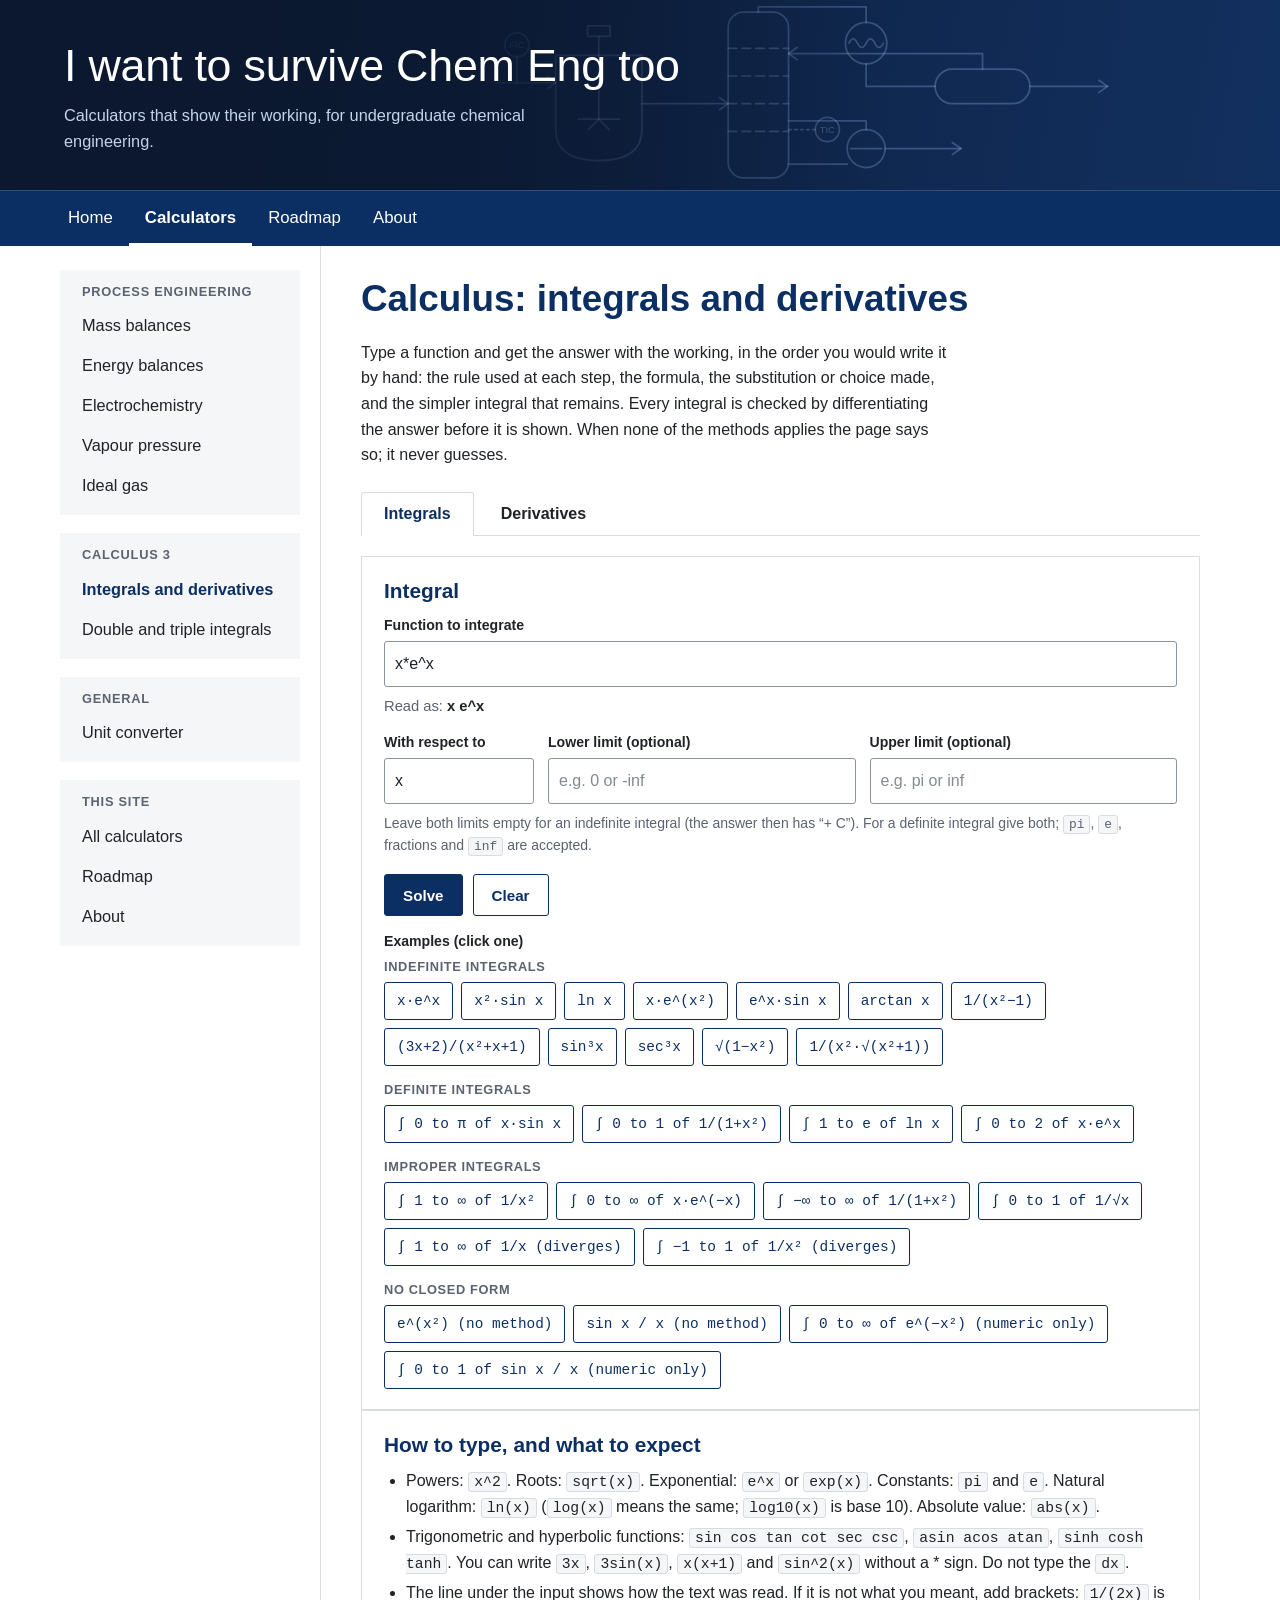
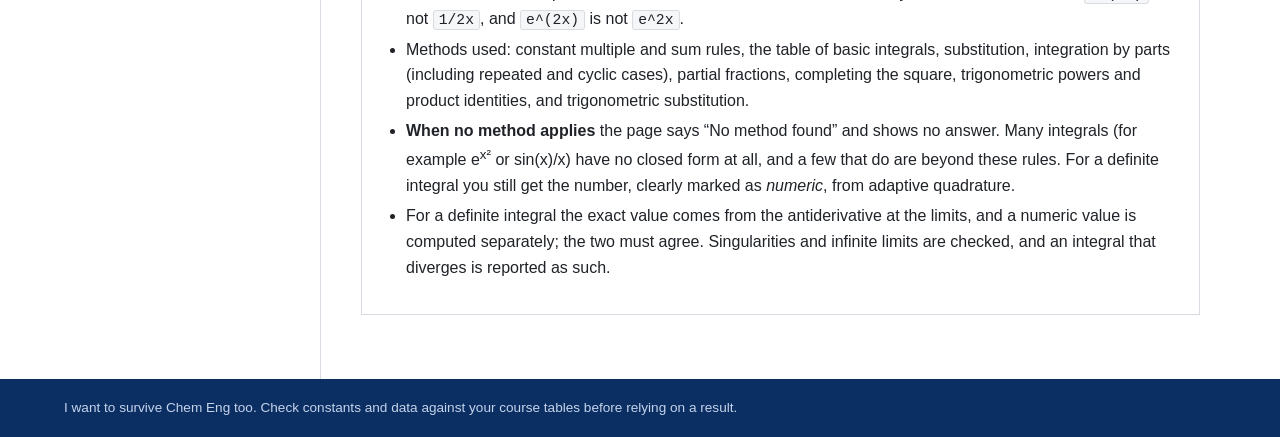
==== calculus.html @ 43e2f808 "I want to survive Chem Eng too: calculators for second-year chemical engineering Mass and energy bal" ====
<!doctype html>
<html lang="en">
<head>
  <meta charset="utf-8">
  <meta name="viewport" content="width=device-width, initial-scale=1">
  <title>Calculus: integrals and derivatives · I want to survive Chem Eng too</title>
  <link rel="stylesheet" href="css/style.css">
  <link rel="stylesheet" href="css/calculus.css">
</head>
<body>
  <header id="site-header"></header>

  <main>
    <h1>Calculus: integrals and derivatives</h1>
    <p class="lede">Type a function and get the answer with the working, in the order you would write it by hand: the rule used at each step, the formula, the substitution or choice made, and the simpler integral that remains. Every integral is checked by differentiating the answer before it is shown. When none of the methods applies the page says so; it never guesses.</p>

    <div class="tabs" role="tablist" aria-label="Calculator">
      <button type="button" role="tab" id="tab-int" aria-controls="panel-int" aria-selected="true">Integrals</button>
      <button type="button" role="tab" id="tab-der" aria-controls="panel-der" aria-selected="false" tabindex="-1">Derivatives</button>
    </div>

    <!-- ───────── integrals ───────── -->
    <section id="panel-int" role="tabpanel" aria-labelledby="tab-int">
      <div class="card">
        <h2>Integral</h2>
        <div class="field">
          <label for="int-f">Function to integrate</label>
          <input id="int-f" type="text" autocomplete="off" spellcheck="false" autocapitalize="off" placeholder="e.g. x^2*sin(x)" value="x*e^x" aria-describedby="int-read">
        </div>
        <div class="parse-note" id="int-read" aria-live="polite"></div>
        <div class="row" style="margin-top: 12px;">
          <div class="field narrow">
            <label for="int-v">With respect to</label>
            <input id="int-v" type="text" autocomplete="off" spellcheck="false" autocapitalize="off" maxlength="8" value="x">
          </div>
          <div class="field">
            <label for="int-a">Lower limit (optional)</label>
            <input id="int-a" type="text" autocomplete="off" spellcheck="false" autocapitalize="off" placeholder="e.g. 0 or -inf" aria-describedby="int-lim">
          </div>
          <div class="field">
            <label for="int-b">Upper limit (optional)</label>
            <input id="int-b" type="text" autocomplete="off" spellcheck="false" autocapitalize="off" placeholder="e.g. pi or inf" aria-describedby="int-lim">
          </div>
        </div>
        <p class="small muted" id="int-lim" style="margin: 8px 0 0;">Leave both limits empty for an indefinite integral (the answer then has “+ C”). For a definite integral give both; <code>pi</code>, <code>e</code>, fractions and <code>inf</code> are accepted.</p>
        <p class="actions" style="margin: 18px 0 14px;">
          <button type="button" id="int-go">Solve</button>
          <button type="button" id="int-clear" class="secondary">Clear</button>
        </p>
        <div class="label small">Examples (click one)</div>
        <div class="chips" id="int-examples"></div>
      </div>
      <div id="int-out" aria-live="polite"></div>
    </section>

    <!-- ───────── derivatives ───────── -->
    <section id="panel-der" role="tabpanel" aria-labelledby="tab-der" class="hidden">
      <div class="card">
        <h2>Derivative</h2>
        <div class="field">
          <label for="der-f">Function to differentiate</label>
          <input id="der-f" type="text" autocomplete="off" spellcheck="false" autocapitalize="off" placeholder="e.g. x^2*sin(3x)" value="x^2*sin(3x)" aria-describedby="der-read">
        </div>
        <div class="parse-note" id="der-read" aria-live="polite"></div>
        <div class="row" style="margin-top: 12px;">
          <div class="field narrow">
            <label for="der-v">With respect to</label>
            <input id="der-v" type="text" autocomplete="off" spellcheck="false" autocapitalize="off" maxlength="8" value="x">
          </div>
          <div class="field narrow">
            <label for="der-n">Order</label>
            <select id="der-n">
              <option value="1">First derivative</option>
              <option value="2">Second derivative</option>
              <option value="3">Third derivative</option>
            </select>
          </div>
        </div>
        <p class="small muted" style="margin: 8px 0 0;">If the function has several variables this is a partial derivative: the other variables are treated as constants.</p>
        <p class="actions" style="margin: 18px 0 14px;">
          <button type="button" id="der-go">Differentiate</button>
          <button type="button" id="der-clear" class="secondary">Clear</button>
        </p>
        <div class="label small">Examples (click one)</div>
        <div class="chips" id="der-examples"></div>
      </div>
      <div id="der-out" aria-live="polite"></div>
    </section>

    <div class="card">
      <h2>How to type, and what to expect</h2>
      <ul class="plain">
        <li>Powers: <code>x^2</code>. Roots: <code>sqrt(x)</code>. Exponential: <code>e^x</code> or <code>exp(x)</code>. Constants: <code>pi</code> and <code>e</code>. Natural logarithm: <code>ln(x)</code> (<code>log(x)</code> means the same; <code>log10(x)</code> is base 10). Absolute value: <code>abs(x)</code>.</li>
        <li>Trigonometric and hyperbolic functions: <code>sin cos tan cot sec csc</code>, <code>asin acos atan</code>, <code>sinh cosh tanh</code>. You can write <code>3x</code>, <code>3sin(x)</code>, <code>x(x+1)</code> and <code>sin^2(x)</code> without a * sign. Do not type the <code>dx</code>.</li>
        <li>The line under the input shows how the text was read. If it is not what you meant, add brackets: <code>1/(2x)</code> is not <code>1/2x</code>, and <code>e^(2x)</code> is not <code>e^2x</code>.</li>
        <li>Methods used: constant multiple and sum rules, the table of basic integrals, substitution, integration by parts (including repeated and cyclic cases), partial fractions, completing the square, trigonometric powers and product identities, and trigonometric substitution.</li>
        <li><strong>When no method applies</strong> the page says “No method found” and shows no answer. Many integrals (for example e<sup>x²</sup> or sin(x)/x) have no closed form at all, and a few that do are beyond these rules. For a definite integral you still get the number, clearly marked as <em>numeric</em>, from adaptive quadrature.</li>
        <li>For a definite integral the exact value comes from the antiderivative at the limits, and a numeric value is computed separately; the two must agree. Singularities and infinite limits are checked, and an integral that diverges is reported as such.</li>
      </ul>
    </div>
  </main>

  <footer id="site-footer"></footer>

  <script src="js/cas.js"></script>
  <script src="js/integrate.js"></script>
  <script src="js/ui-kit.js"></script>
  <script src="js/site.js"></script>
  <script src="js/calculus-ui.js"></script>
</body>
</html>
---- css/style.css ----
/* I want to survive Chem Eng too — site styles.
   Plain institutional layout: navy banner, nav bar, grouped sidebar, plain content. */

:root {
  --navy: #0b2f63;
  --bg: #ffffff;
  --box: #f5f6f8;
  --text: #1f2328;
  --muted: #5a6370;
  --heading: #0b2f63;
  --link: #0a6a8f;
  --border: #d8dce2;
  --input: #8a93a1;
  --hl: #e4edfa;
  --btn: #0b2f63;
  --btn-hover: #14468f;
  --curve: #0b4f9c;
  --mark: #d9480f;
  --good: #1b6b36; --good-bg: #e8f5ec; --good-line: #8ccf9f;
  --bad: #a52217;  --bad-bg: #fdecea;  --bad-line: #eeaba2;
  --focus: #f2a900;
  --sans: "Helvetica Neue", Helvetica, Arial, "Segoe UI", Roboto, sans-serif;
  color-scheme: light dark;
}

@media (prefers-color-scheme: dark) {
  :root {
    --bg: #10151c;
    --box: #18202a;
    --text: #e4e8ee;
    --muted: #9aa4b2;
    --heading: #a9c8ff;
    --link: #7cc4ea;
    --border: #2a3441;
    --input: #5b6677;
    --hl: #1f3350;
    --btn: #3366b8;
    --btn-hover: #4a7ed0;
    --curve: #7db2ff;
    --mark: #ff8a5c;
    --good: #8fd1a2; --good-bg: #14301d; --good-line: #2c6b43;
    --bad: #ff9d92;  --bad-bg: #3a1b18;  --bad-line: #7a3029;
  }
}

* { box-sizing: border-box; }
html { -webkit-text-size-adjust: 100%; }

body {
  margin: 0;
  background: var(--bg);
  color: var(--text);
  font: 16px/1.6 var(--sans);
  min-height: 100vh;
  display: flex;
  flex-direction: column;
}

h1 { font: 700 clamp(1.8rem, 4vw, 2.3rem)/1.15 var(--sans); color: var(--heading); margin: 0 0 20px; }
h2 { font: 700 1.3rem/1.3 var(--sans); color: var(--heading); margin: 28px 0 10px; }
h2:first-child { margin-top: 0; }
p { margin: 0 0 14px; }
.lede { max-width: 66ch; margin-bottom: 24px; }
.muted { color: var(--muted); }
.small { font-size: 0.875rem; }
a { color: var(--link); }
a:hover { color: var(--heading); }
.hidden { display: none !important; }

/* ── banner ── */
.banner {
  /* top layer fades the line-art out behind the title so the text always sits on clean navy */
  background: linear-gradient(90deg, #0b1830 0%, rgba(11, 24, 48, 0.9) 35%, rgba(11, 24, 48, 0) 70%),
              url("../img/banner.svg") right center / auto 100% no-repeat,
              linear-gradient(100deg, #0b1830 0%, #12305f 100%);
  color: #fff;
}
.wrap { max-width: 1200px; margin: 0 auto; }
.banner .wrap { padding: 40px 24px 36px; }
.site-title { display: inline-block; font: 500 clamp(1.7rem, 4.6vw, 2.8rem)/1.15 var(--sans); color: #fff; text-decoration: none; letter-spacing: -0.005em; }
.site-title:hover { color: #fff; }
.tagline { margin: 10px 0 0; color: #c5d3ea; font-size: 1.02rem; max-width: 52ch; }

/* ── nav bar ── */
.topnav { background: var(--navy); border-top: 1px solid rgba(255, 255, 255, 0.15); }
.topnav .wrap { padding: 0 12px; display: flex; flex-wrap: wrap; }
.topnav a { display: block; color: #fff; text-decoration: none; font-size: 1.05rem; padding: 14px 16px 11px; border-bottom: 3px solid transparent; }
.topnav a:hover { background: rgba(255, 255, 255, 0.1); color: #fff; }
.topnav a[aria-current="page"] { border-bottom-color: #fff; font-weight: 700; }

/* ── page layout ── */
.layout { width: 100%; max-width: 1200px; margin: 0 auto; flex: 1; display: grid; grid-template-columns: 280px minmax(0, 1fr); align-items: start; }
.sidebar { padding: 24px 20px 40px; }
.sidebar .box { background: var(--box); padding: 14px 22px 10px; margin-bottom: 18px; }
.sidebar h2 { font: 700 0.8rem/1.2 var(--sans); letter-spacing: 0.06em; text-transform: uppercase; color: var(--muted); margin: 0 0 6px; }
.sidebar a { display: block; padding: 7px 0; color: var(--text); text-decoration: none; font-size: 1.02rem; }
.sidebar a:hover { color: var(--link); text-decoration: underline; }
.sidebar a[aria-current="page"] { font-weight: 700; color: var(--heading); }
.content { padding: 32px 40px 64px; border-left: 1px solid var(--border); min-height: 60vh; }
@media (max-width: 860px) {
  .layout { grid-template-columns: minmax(0, 1fr); }
  .content { order: 1; border-left: 0; padding: 24px 18px 40px; }
  .sidebar { order: 2; padding: 0 18px 32px; }
}

.site-footer { background: var(--navy); color: #c5d3ea; font-size: 0.85rem; padding: 18px 0; }
.site-footer .wrap { padding: 0 24px; }

/* ── home / text pages ── */
.link-list { list-style: none; margin: 0 0 8px; padding: 0; }
.link-list li { padding: 12px 0; border-bottom: 1px solid var(--border); }
.link-list li:first-child { border-top: 1px solid var(--border); }
.link-list a { font-weight: 700; font-size: 1.1rem; }
.link-list span { display: block; color: var(--muted); font-size: 0.95rem; margin-top: 2px; max-width: 64ch; }
.content ul.plain { padding-left: 22px; margin: 0 0 14px; }
.content ul.plain li { margin-bottom: 5px; }
.status { font-weight: 700; color: var(--good); }

/* ── panels ── */
.card { background: var(--bg); border: 1px solid var(--border); padding: 20px 22px; }
.card + .card { margin-top: 22px; }
.card h2 { margin-top: 0; }

/* ── forms ── */
.field { display: flex; flex-direction: column; gap: 5px; min-width: 0; }
.field > label, .label { font-size: 0.88rem; font-weight: 700; color: var(--text); }
.row { display: flex; flex-wrap: wrap; gap: 14px; align-items: flex-end; }
.row > .field { flex: 1 1 140px; }

input[type="text"], input[type="number"], select {
  font: inherit; color: var(--text); background: var(--bg);
  border: 1px solid var(--input); border-radius: 3px;
  padding: 9px 10px; width: 100%; min-height: 42px;
}
input[type="text"] { font-variant-numeric: tabular-nums; }
input:focus-visible, select:focus-visible, button:focus-visible, a:focus-visible {
  outline: 3px solid var(--focus); outline-offset: 1px;
}
input:disabled { background: var(--hl); color: var(--text); font-weight: 700; opacity: 1; }
::placeholder { color: var(--muted); opacity: .75; }

button, .btn {
  font: 700 0.95rem var(--sans); cursor: pointer;
  background: var(--btn); color: #fff;
  border: 1px solid var(--btn); border-radius: 3px; padding: 9px 18px; min-height: 42px;
}
button:hover { background: var(--btn-hover); border-color: var(--btn-hover); }
button.secondary { background: transparent; color: var(--heading); border-color: var(--btn); }
button.secondary:hover { background: var(--hl); }
button:disabled { opacity: .45; cursor: not-allowed; }

/* ── results ── */
.result { margin-top: 20px; padding: 14px 18px; background: var(--box); border: 1px solid var(--border); }
.result .big { font: 700 clamp(1.5rem, 5.5vw, 2.1rem)/1.25 var(--sans); color: var(--heading); font-variant-numeric: tabular-nums; word-break: break-word; }
.result .big small { font-size: 1rem; font-weight: 400; color: var(--muted); }
.result .muted { font-size: 0.88rem; }
.result.warn .big { font-size: 1.05rem; color: var(--bad); }
.warning { color: var(--bad); font-size: 0.92rem; font-weight: 700; margin: 10px 0 0; }

table { width: 100%; border-collapse: collapse; font-size: 0.97rem; }
th, td { text-align: left; padding: 8px 10px; border-bottom: 1px solid var(--border); }
th { background: var(--box); font-size: 0.85rem; color: var(--muted); }
td.num { text-align: right; font-variant-numeric: tabular-nums; }
tr.hl td { background: var(--hl); font-weight: 700; }

.note { color: var(--muted); font-size: 0.9rem; margin: 16px 0 0; padding-top: 12px; border-top: 1px solid var(--border); }
#working { font-variant-numeric: tabular-nums; }

fieldset { border: 0; padding: 0; margin: 0; }
.radio-row { display: flex; align-items: center; gap: 6px; font-size: 0.88rem; color: var(--text); white-space: nowrap; padding-bottom: 12px; cursor: pointer; }
.radio-row input { width: auto; min-height: 0; accent-color: var(--btn); }

/* ── ideal-gas rows ── */
.gas-row { display: grid; grid-template-columns: 1fr 120px auto; gap: 10px 14px; align-items: end; margin-bottom: 14px; }
.gas-row .field { margin: 0; }
@media (max-width: 520px) { .gas-row { grid-template-columns: 1fr 100px; } .gas-row .radio-row { grid-column: 1 / -1; padding-bottom: 0; } }

/* ── feedback boxes ── */
.feedback { margin: 0 0 18px; padding: 10px 14px; border: 1px solid; font-weight: 700; }
.feedback.good { color: var(--good); background: var(--good-bg); border-color: var(--good-line); }
.feedback.bad { color: var(--bad); background: var(--bad-bg); border-color: var(--bad-line); }
.feedback.warn { color: var(--text); background: var(--hl); border-color: var(--border); }

/* ── flowsheet page ── */
h3 { font: 700 1.02rem/1.3 var(--sans); color: var(--heading); margin: 20px 0 6px; }
.actions { display: flex; flex-wrap: wrap; gap: 10px; margin: 22px 0 28px; }
.spec-row { padding: 14px 0; border-top: 1px solid var(--border); }
.spec-row:first-child { border-top: 0; padding-top: 0; }
.spec-row .line { display: flex; flex-wrap: wrap; gap: 12px; align-items: flex-end; }
.spec-row .line + .line { margin-top: 10px; }
.spec-row .f-spectype { flex: 1 1 260px; }
.spec-row .spec-fields { display: contents; }
.spec-row .f-choice { flex: 1 1 130px; }
.spec-row .f-small { flex: 0 0 90px; }
.spec-row .f-value { flex: 1 1 150px; }
.line .remove { padding: 8px 14px; flex: 0 0 auto; margin-left: auto; }
.table-wrap { overflow-x: auto; margin: 0 0 10px; }
td.unknown { color: var(--muted); }
.static { padding: 9px 2px; min-height: 42px; font-weight: 700; color: var(--muted); }
.steps { padding-left: 26px; margin: 10px 0 0; }
.steps li { margin: 0 0 18px; padding-left: 4px; }
.steps .title { display: block; font-weight: 700; margin-bottom: 3px; }
.eq { font: 0.92rem/1.55 ui-monospace, SFMono-Regular, Menlo, Consolas, monospace; overflow-wrap: anywhere; }
.eq.sub { color: var(--muted); }
.eq.result { color: var(--heading); font-weight: 700; margin-top: 2px; }

/* ── chart ── */
.chart { width: 100%; height: auto; display: block; }
.chart .axis { stroke: var(--muted); stroke-width: 1; }
.chart .grid-line { stroke: var(--border); stroke-width: 1; }
.chart .tick { fill: var(--muted); font: 11px var(--sans); }
.chart .axis-label { fill: var(--muted); font: 12px var(--sans); }
.chart .line { fill: none; stroke: var(--curve); stroke-width: 2.5; stroke-linejoin: round; stroke-linecap: round; }
.chart .dot { fill: var(--mark); stroke: var(--bg); stroke-width: 2; }
.chart .dot-guide { stroke: var(--mark); stroke-width: 1; stroke-dasharray: 4 3; opacity: .7; }
.chart .dot-label { fill: var(--text); font: 700 12px var(--sans); }

.checkbox { display: inline-flex; align-items: center; gap: 8px; font-size: 0.9rem; color: var(--text); cursor: pointer; }
.checkbox input { width: auto; min-height: 0; accent-color: var(--btn); }

/* ── flowsheet drawing ── */
.fs-tools { display: flex; flex-wrap: wrap; gap: 10px 22px; align-items: center; margin: 0 0 10px; }
.fs-group { display: flex; flex-wrap: wrap; gap: 6px; align-items: center; }
.fs-group .label { color: var(--muted); margin-right: 2px; }
.fs-tools button, .inspector button { padding: 6px 12px; min-height: 36px; font-size: 0.9rem; }
/* the Edit dropdown is a keyboard route to the same edit panel as clicking on the drawing */
.fs-group select { width: auto; max-width: 220px; min-height: 36px; padding: 5px 8px; font-size: 0.9rem; }
button.tool[aria-pressed="true"] { background: var(--btn); color: #fff; }
button.danger { background: transparent; color: var(--bad); border-color: var(--bad-line); }
button.danger:hover { background: var(--bad-bg); border-color: var(--bad); }
.fs-hint { color: var(--muted); font-size: 0.9rem; margin: 0 0 10px; max-width: 80ch; }
.fs-msg { margin: 10px 0 0; padding: 8px 12px; border: 1px solid var(--bad-line); background: var(--bad-bg); color: var(--bad); font-size: 0.92rem; font-weight: 700; }
.fs-msg.info { border-color: var(--border); background: var(--hl); color: var(--text); font-weight: 400; }
.fs-wrap { overflow: auto; max-height: 78vh; border: 1px solid var(--border); background-color: var(--box);
  background-image: radial-gradient(var(--border) 1px, transparent 1px); background-size: 20px 20px; }
.fs-svg { display: block; user-select: none; -webkit-user-select: none; }
.fs-svg:focus-visible { outline: 3px solid var(--focus); outline-offset: -3px; }
.tool-draw .fs-svg { cursor: crosshair; }
.fs-unit { cursor: grab; touch-action: none; }
.tool-draw .fs-unit { cursor: crosshair; }
.fs-shape { fill: var(--bg); stroke: var(--heading); stroke-width: 2; }
.fs-inner { fill: none; stroke: var(--heading); stroke-width: 1; }
.fs-unit.sel .fs-shape { stroke: var(--mark); stroke-width: 3; }
.fs-unit.hot .fs-shape { fill: var(--hl); stroke: var(--mark); stroke-width: 3; }
.fs-uname { font: 700 14px var(--sans); fill: var(--text); text-anchor: middle; }
.fs-utype { font: 11px var(--sans); fill: var(--muted); text-anchor: middle; }
.fs-line { fill: none; stroke: var(--heading); stroke-width: 2; }
.fs-stream.sel .fs-line { stroke: var(--mark); stroke-width: 3; }
.fs-hit { fill: none; stroke: transparent; stroke-width: 16; cursor: pointer; }
.fs-arrow { fill: var(--heading); }
.fs-arrow.sel { fill: var(--mark); }
.fs-text { paint-order: stroke; stroke: var(--box); stroke-width: 4px; stroke-linejoin: round; }
.fs-sname { font: 700 13px var(--sans); fill: var(--text); }
.fs-note { font: 12px var(--sans); fill: var(--muted); }
.fs-val { font: 700 12px var(--sans); fill: var(--heading); }
.fs-unk { font: italic 12px var(--sans); fill: var(--muted); }
.fs-empty { font: 15px var(--sans); fill: var(--muted); text-anchor: middle; }
.fs-rubber { stroke: var(--mark); stroke-width: 2; stroke-dasharray: 6 4; fill: none; pointer-events: none; }
.fs-pill { fill: var(--good-bg); stroke: var(--good-line); }
.fs-pill.warn { fill: var(--hl); stroke: var(--input); }
.fs-pill.bad { fill: var(--bad-bg); stroke: var(--bad-line); }
.fs-pilltext { font: 700 11px var(--sans); fill: var(--text); text-anchor: middle; }
.fs-badge { fill: var(--bad-bg); stroke: var(--bad); stroke-width: 1.5; }
.fs-badgetext { font: 700 13px var(--sans); fill: var(--bad); text-anchor: middle; }

.inspector { margin-top: 14px; padding: 14px 16px; background: var(--box); border: 1px solid var(--border); }
.inspector > :last-child { margin-bottom: 0; }
.inspector h3 { margin: 0 0 10px; }
.inspector .line { display: flex; flex-wrap: wrap; gap: 12px; align-items: flex-end; }
.inspector .line + .line { margin-top: 10px; }
.inspector .f-name { flex: 0 0 150px; }
.inspector .f-type { flex: 1 1 160px; max-width: 240px; }
.inspector .f-end { flex: 1 1 180px; max-width: 280px; }
.inspector .f-rx { flex: 1 1 100%; }
.inspector .buttons { display: flex; flex-wrap: wrap; gap: 8px; margin-top: 12px; }
.inspector .problems { margin: 10px 0 0; padding-left: 20px; color: var(--bad); font-size: 0.9rem; font-weight: 700; }
.inspector .hintline { color: var(--muted); font-size: 0.88rem; margin: 8px 0 0; }
.res-tools { margin: 0 0 8px; }
---- css/calculus.css ----
/* Calculus page (calculus.html). Uses the colour variables from style.css so it follows light and dark mode. */

/* ── tabs ── */
.tabs { display: flex; flex-wrap: wrap; gap: 4px; border-bottom: 1px solid var(--border); margin: 0 0 20px; }
.tabs button {
  background: transparent; color: var(--text); border: 1px solid transparent; border-bottom: 0; border-radius: 3px 3px 0 0;
  padding: 9px 22px; min-height: 44px; margin-bottom: -1px; font: 700 1rem var(--sans);
}
.tabs button:hover { background: var(--hl); border-color: transparent; }
.tabs button[aria-selected="true"] { background: var(--bg); border-color: var(--border); border-bottom: 1px solid var(--bg); color: var(--heading); }

/* ── form extras ── */
.field.narrow { flex: 0 1 150px; }
code { font: 0.92em ui-monospace, SFMono-Regular, Menlo, Consolas, monospace; background: var(--box); padding: 1px 5px; border: 1px solid var(--border); border-radius: 3px; }
.parse-note { margin: 8px 0 0; font-size: 0.92rem; color: var(--muted); min-height: 1.5em; overflow-wrap: anywhere; }
.parse-note .read { color: var(--text); font-weight: 700; }
.parse-note.bad { color: var(--bad); }
.parse-note.bad .msg { font-weight: 700; }
.parse-note .pointer { display: block; margin-top: 4px; font: 0.92rem ui-monospace, SFMono-Regular, Menlo, Consolas, monospace; color: var(--text); white-space: pre-wrap; overflow-wrap: anywhere; }
.parse-note mark { background: var(--bad-bg); color: var(--bad); outline: 1px solid var(--bad-line); }
.parse-note .hint { display: block; margin-top: 3px; color: var(--muted); }
.chips { display: flex; flex-wrap: wrap; gap: 8px; margin-top: 6px; }
.chips button { padding: 6px 12px; min-height: 38px; font-size: 0.9rem; font-weight: 400; font-family: ui-monospace, SFMono-Regular, Menlo, Consolas, monospace; text-align: left; }
.chips .group { flex: 1 0 100%; font: 700 0.8rem var(--sans); letter-spacing: 0.05em; text-transform: uppercase; color: var(--muted); margin-top: 8px; }
.chips .group:first-child { margin-top: 0; }

/* ── answer ── */
.answer .big { font-family: var(--sans); }
.answer .kind { display: block; font-size: 0.8rem; font-weight: 700; letter-spacing: 0.05em; text-transform: uppercase; color: var(--muted); margin: 0 0 3px; }
.answer .row-pair { margin-top: 14px; padding-top: 12px; border-top: 1px solid var(--border); }
.answer .row-pair:first-child { margin-top: 0; padding-top: 0; border-top: 0; }
.answer .big.sm { font-size: clamp(1.2rem, 4.5vw, 1.6rem); }
.numeric-tag { display: inline-block; font: 700 0.72rem var(--sans); letter-spacing: 0.05em; text-transform: uppercase; color: var(--muted); border: 1px solid var(--border); border-radius: 3px; padding: 1px 6px; margin-left: 6px; vertical-align: middle; }
.eval-lines { margin: 8px 0 0; }
.eval-lines .eq { margin-bottom: 4px; }
.bad-box, .warn-box { margin: 14px 0 0; padding: 10px 14px; border: 1px solid; }
.bad-box { color: var(--bad); background: var(--bad-bg); border-color: var(--bad-line); }
.warn-box { color: var(--text); background: var(--hl); border-color: var(--border); }
.bad-box strong { display: block; margin-bottom: 2px; }
.warn-box ul, .bad-box ul { margin: 4px 0 0; padding-left: 20px; }

/* ── steps (nested, numbered 1, 1.1, 1.1.1 ...) ── */
.csteps { list-style: none; counter-reset: cs; padding: 0; margin: 10px 0 0; }
.csteps .csteps { margin: 10px 0 4px 6px; padding-left: 16px; border-left: 2px solid var(--border); }
.csteps > li { counter-increment: cs; margin: 0 0 16px; }
.csteps .title { display: block; font-weight: 700; margin-bottom: 4px; color: var(--heading); }
.csteps .title::before { content: counters(cs, ".") "  "; color: var(--muted); font-weight: 700; margin-right: 2px; }
.csteps .eq { margin: 1px 0; }
.csteps .eq.int { font-weight: 700; color: var(--text); }
.csteps .eq.then { color: var(--muted); }
.csteps .eq.out { color: var(--heading); font-weight: 700; }
.csteps .formula { font-size: 0.88rem; color: var(--muted); margin: 2px 0 4px; overflow-wrap: anywhere; }
.csteps .formula span { font-weight: 700; }
.csteps .line { margin: 2px 0; font-size: 0.97rem; overflow-wrap: anywhere; }
.csteps .combine { margin: 8px 0 0; padding: 6px 10px; background: var(--box); border-left: 3px solid var(--curve); font-size: 0.95rem; overflow-wrap: anywhere; }
.steps-note { font-size: 0.9rem; color: var(--muted); margin: 0 0 6px; max-width: 80ch; }

/* ── plot ── */
.chart .line2 { fill: none; stroke: var(--mark); stroke-width: 2.2; stroke-linejoin: round; stroke-linecap: round; stroke-dasharray: 7 4; }
.chart .area { fill: var(--curve); opacity: 0.22; stroke: none; }
.chart .area-neg { fill: var(--mark); opacity: 0.2; stroke: none; }
.chart .zero-line { stroke: var(--muted); stroke-width: 1; }
.chart .legend-text { fill: var(--text); font: 12px var(--sans); }
.chart .legend-line { fill: none; stroke: var(--curve); stroke-width: 2.5; }
.chart .legend-line.dashed { stroke: var(--mark); stroke-dasharray: 7 4; }
.chart .limit-line { stroke: var(--heading); stroke-width: 1; stroke-dasharray: 3 3; opacity: 0.8; }
.chart .note-text { fill: var(--muted); font: 12px var(--sans); }
.plot-wrap { margin-top: 6px; }
.plot-caption { font-size: 0.88rem; color: var(--muted); margin: 6px 0 0; }

table.grad { width: 100%; }
table.grad td:first-child { white-space: nowrap; width: 1%; font-weight: 700; }
table.grad td { overflow-wrap: anywhere; }

@media (max-width: 520px) {
  .tabs button { padding: 9px 14px; }
  .field.narrow { flex: 1 1 100%; }
  .csteps .csteps { padding-left: 10px; margin-left: 2px; }
}
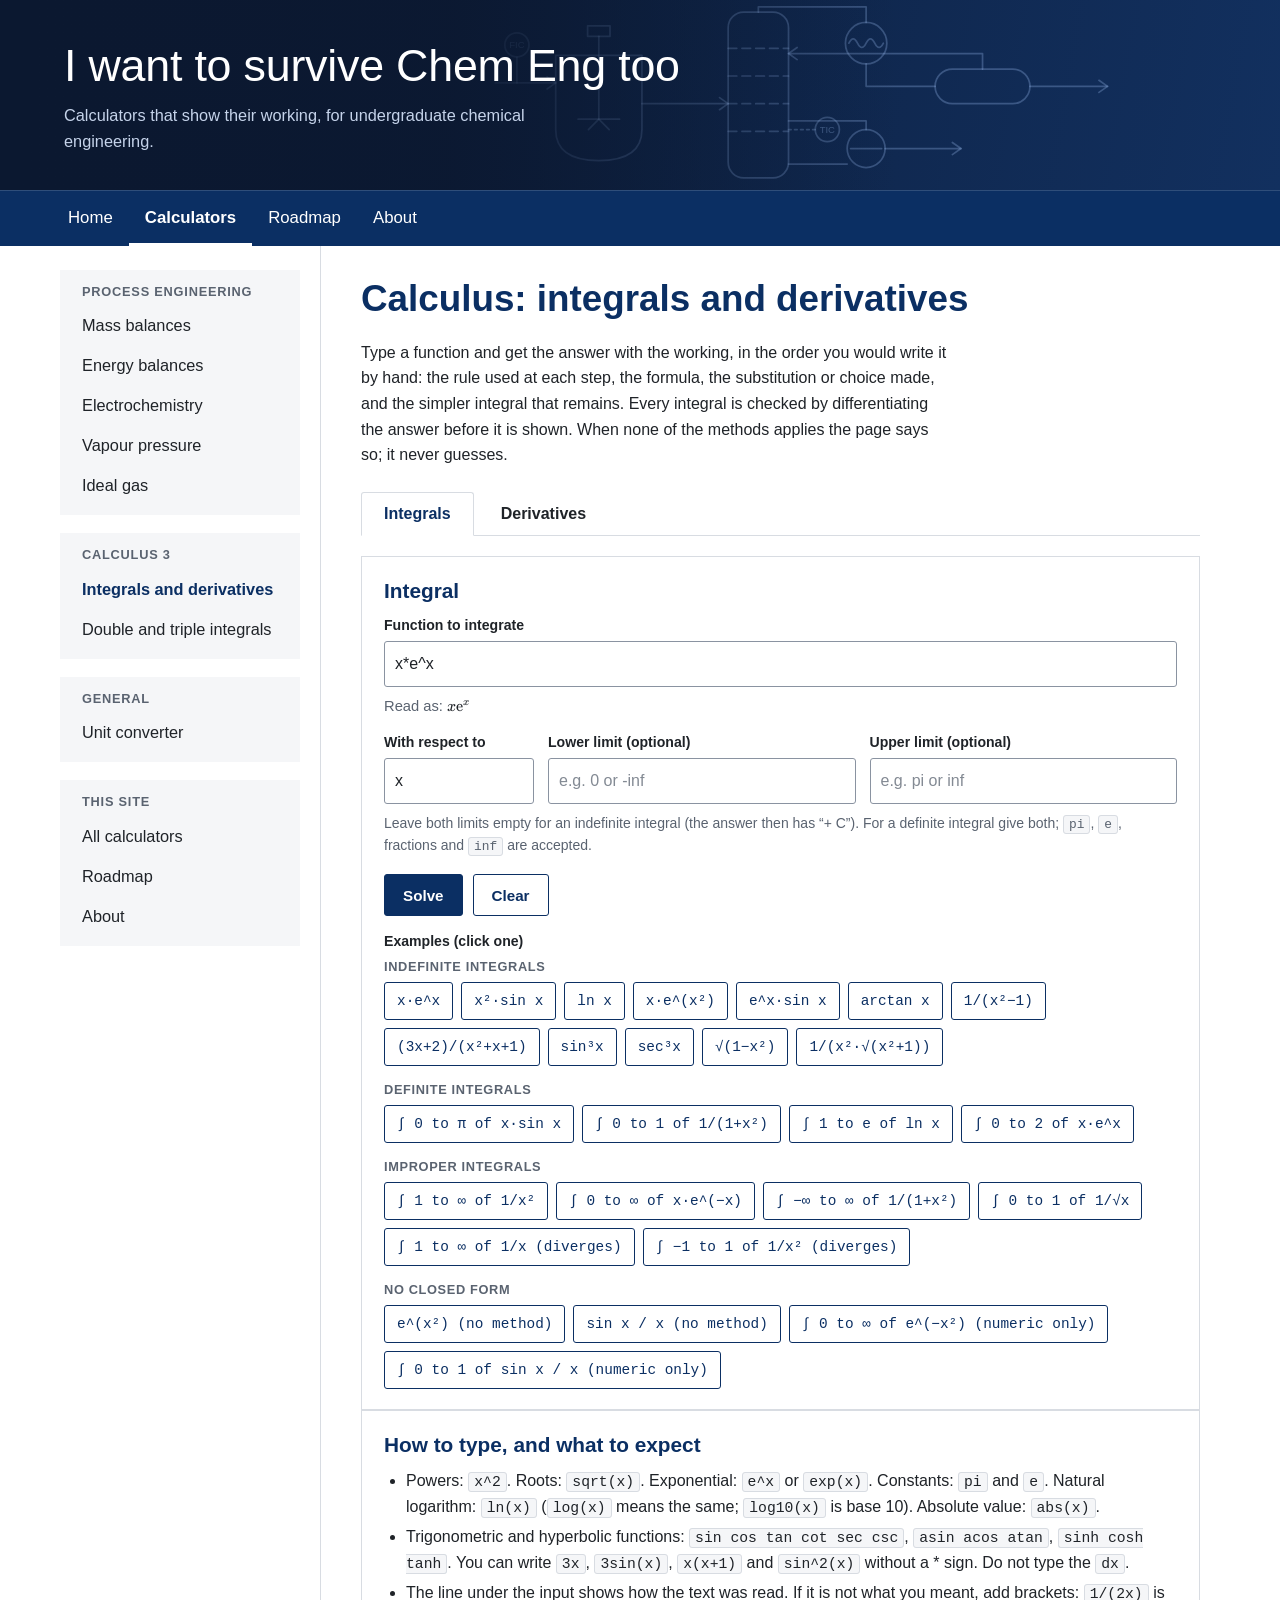
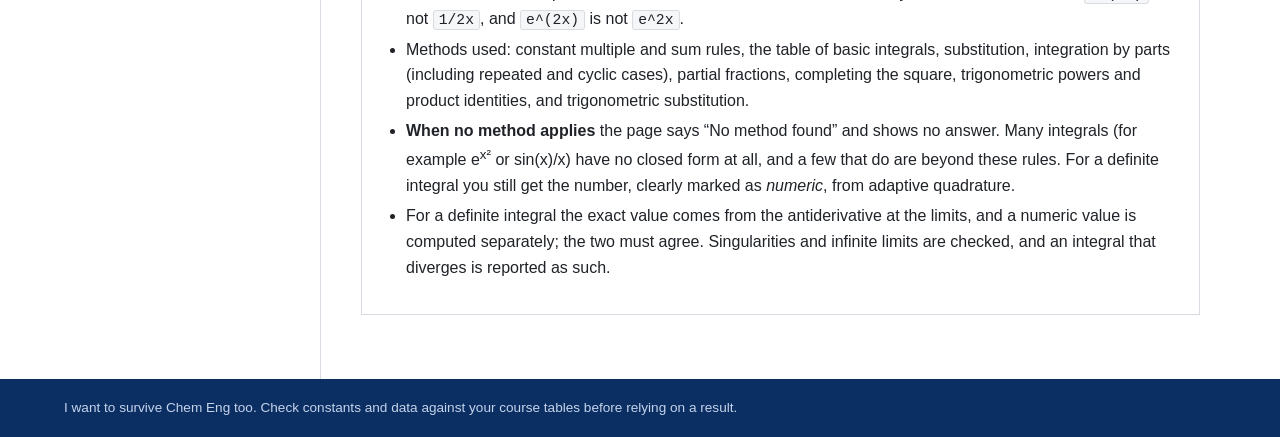
==== commit 9819a091: "Typeset formulas with KaTeX on the calculus and multiple-integral pages Formulas on the calculus and" ====
--- a/calculus.html
+++ b/calculus.html
@@ -5,6 +5,7 @@
   <meta name="viewport" content="width=device-width, initial-scale=1">
   <title>Calculus: integrals and derivatives · I want to survive Chem Eng too</title>
   <link rel="stylesheet" href="css/style.css">
+  <link rel="stylesheet" href="vendor/katex/katex.min.css">
   <link rel="stylesheet" href="css/calculus.css">
 </head>
 <body>
@@ -104,6 +105,8 @@
 
   <script src="js/cas.js"></script>
   <script src="js/integrate.js"></script>
+  <script src="vendor/katex/katex.min.js"></script>
+  <script src="js/tex.js"></script>
   <script src="js/ui-kit.js"></script>
   <script src="js/site.js"></script>
   <script src="js/calculus-ui.js"></script>
--- a/css/style.css
+++ b/css/style.css
@@ -276,3 +276,18 @@
 .inspector .problems { margin: 10px 0 0; padding-left: 20px; color: var(--bad); font-size: 0.9rem; font-weight: 700; }
 .inspector .hintline { color: var(--muted); font-size: 0.88rem; margin: 8px 0 0; }
 .res-tools { margin: 0 0 8px; }
+
+/* ── typeset mathematics (KaTeX, see js/ui-kit.js) ──
+   Formulas sit in the text like words. KaTeX only breaks a line at "=", "+" and similar signs, so a line with a long
+   unbroken piece scrolls sideways inside its own box instead of pushing the page wider. */
+.math { white-space: normal; }
+/* a line that holds typeset formulas is set in the body font, not the monospace of the plain-text version */
+.has-math { font-family: var(--sans); }
+.eq.has-math { font-size: 1rem; line-height: 1.6; }
+/* when a long formula wraps, give the rows room: KaTeX's own line spacing lets tall fractions touch */
+.math .katex-html { display: inline-flex; flex-wrap: wrap; align-items: baseline; row-gap: 0.45em; }
+.math .katex { font-size: 1.1em; }
+.big .math .katex { font-size: 1em; }
+.eq, .int-line, .result-line, .setup-line, .big, .combine, .csteps .line, .csteps .formula { overflow-x: auto; overflow-y: hidden; padding-top: 0.12em; padding-bottom: 0.12em; }
+.eq .katex, .int-line .katex, .result-line .katex, .big .katex { text-align: left; }
+.katex-html a { color: inherit; }
